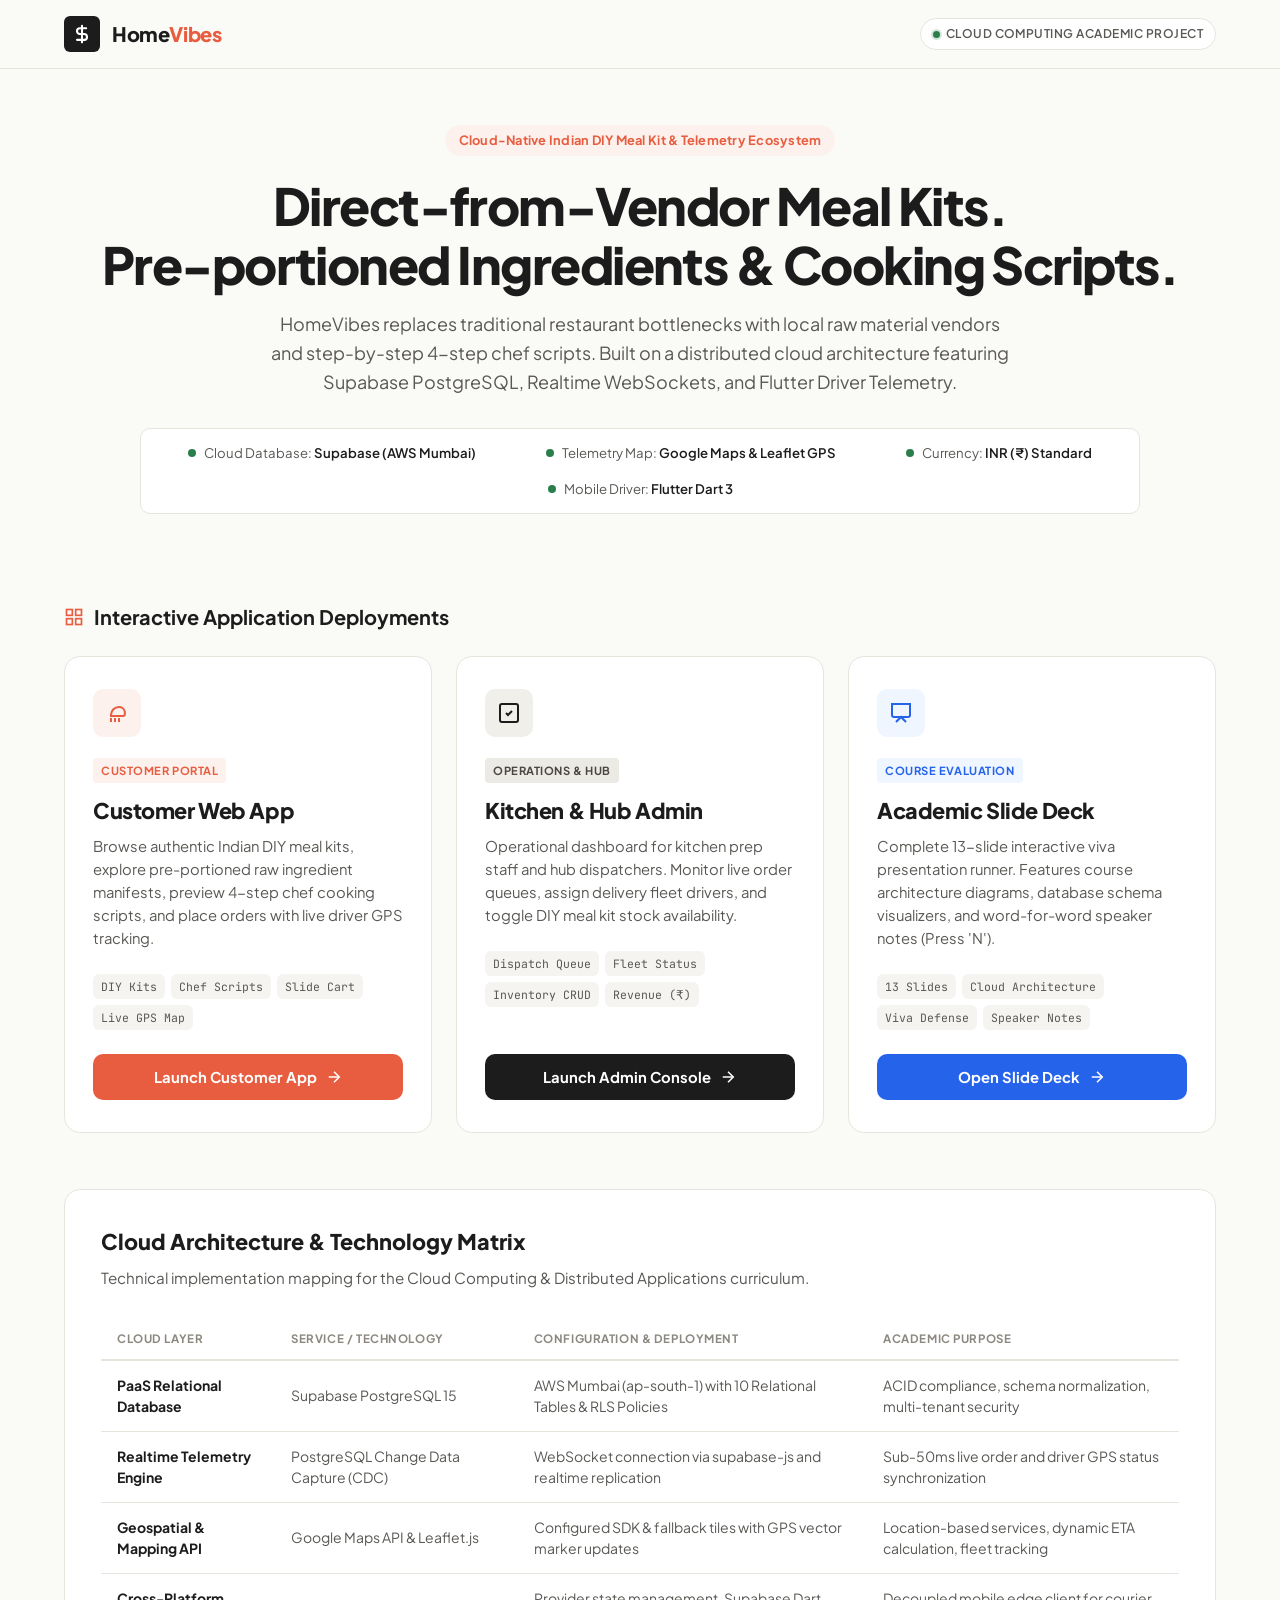
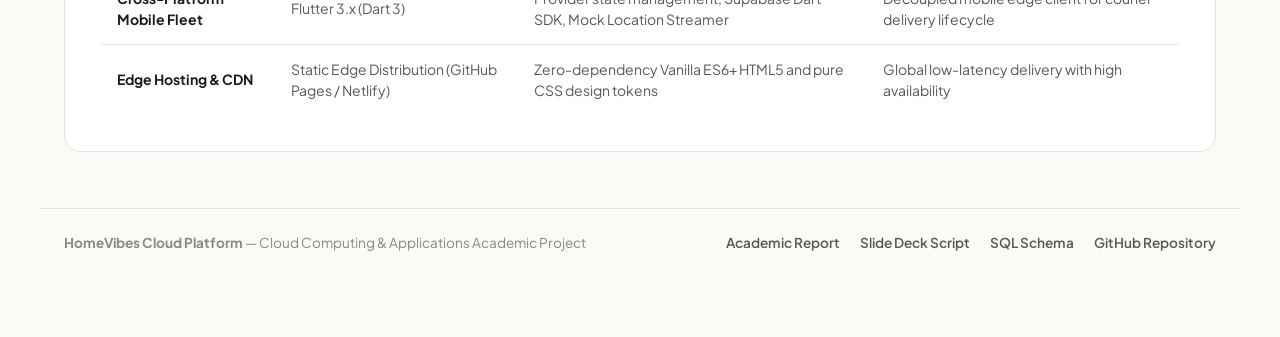
==== index.html @ ad49e323 "feat: add root portal, multi-app navigation, GitHub Pages workflow, and Netlify config" ====
<!DOCTYPE html>
<html lang="en">
<head>
  <meta charset="UTF-8">
  <meta name="viewport" content="width=device-width, initial-scale=1.0">
  <title>HomeVibes — Cloud-Native Food Delivery & DIY Meal Kit Ecosystem</title>
  <meta name="description" content="Cloud-Native Indian DIY Meal Kit & Real-Time Telemetry Ecosystem built with Supabase PaaS, Google Maps API, and Flutter.">
  
  <!-- Favicon -->
  <link rel="icon" href="data:image/svg+xml,<svg xmlns=%22http://www.w3.org/2000/svg%22 viewBox=%220 0 24 24%22 fill=%22none%22 stroke=%22%23E85D3F%22 stroke-width=%222%22 stroke-linecap=%22round%22 stroke-linejoin=%22round%22><path d=%22M6 13.87A8 8 0 0 1 14 6h.87a6 6 0 0 1 5 6v1a2 2 0 0 1-2 2H6Z%22/><path d=%22M6 17v4%22/><path d=%22M10 17v4%22/><path d=%22M14 17v4%22/></svg>">

  <!-- Inter Font -->
  <link rel="preconnect" href="https://fonts.googleapis.com">
  <link rel="preconnect" href="https://fonts.gstatic.com" crossorigin>
  <link href="https://fonts.googleapis.com/css2?family=Plus+Jakarta+Sans:wght@400;500;600;700;800&family=JetBrains+Mono:wght@400;500;600&display=swap" rel="stylesheet">

  <style>
    :root {
      --bg: #FAFAF7;
      --surface: #FFFFFF;
      --border: #E7E4DE;
      --border-focus: #1C1C1C;
      --text-primary: #1C1C1C;
      --text-secondary: #5A5854;
      --text-tertiary: #8C8880;
      --accent: #E85D3F;
      --accent-hover: #D04E32;
      --accent-soft: #FDF1ED;
      --success: #2A7E4B;
      --success-soft: #EEF7F2;
      --radius-sm: 6px;
      --radius-md: 10px;
      --radius-lg: 16px;
      --shadow-sm: 0 1px 2px rgba(0, 0, 0, 0.04);
      --shadow-md: 0 4px 12px rgba(0, 0, 0, 0.05);
      --shadow-lg: 0 12px 32px rgba(0, 0, 0, 0.08);
      --font-sans: 'Plus Jakarta Sans', -apple-system, BlinkMacSystemFont, 'Segoe UI', Roboto, sans-serif;
      --font-mono: 'JetBrains Mono', monospace;
    }

    * {
      box-sizing: border-box;
      margin: 0;
      padding: 0;
    }

    body {
      background-color: var(--bg);
      color: var(--text-primary);
      font-family: var(--font-sans);
      line-height: 1.5;
      -webkit-font-smoothing: antialiased;
      padding-bottom: 60px;
    }

    /* Top Navigation */
    .top-nav {
      position: sticky;
      top: 0;
      z-index: 100;
      background: rgba(250, 250, 247, 0.92);
      backdrop-filter: blur(12px);
      border-bottom: 1px solid var(--border);
    }
    .nav-inner {
      max-width: 1200px;
      margin: 0 auto;
      padding: 16px 24px;
      display: flex;
      align-items: center;
      justify-content: space-between;
    }
    .brand {
      display: flex;
      align-items: center;
      gap: 12px;
      text-decoration: none;
      color: var(--text-primary);
    }
    .brand-mark {
      width: 36px;
      height: 36px;
      background: var(--text-primary);
      color: #fff;
      display: flex;
      align-items: center;
      justify-content: center;
      border-radius: var(--radius-sm);
    }
    .brand-title {
      font-size: 1.25rem;
      font-weight: 800;
      letter-spacing: -0.02em;
    }
    .brand-title span {
      color: var(--accent);
    }
    .nav-meta {
      display: flex;
      align-items: center;
      gap: 12px;
    }
    .badge-course {
      display: inline-flex;
      align-items: center;
      gap: 6px;
      padding: 6px 12px;
      background: #FFFFFF;
      border: 1px solid var(--border);
      border-radius: 999px;
      font-size: 0.75rem;
      font-weight: 600;
      color: var(--text-secondary);
      text-transform: uppercase;
      letter-spacing: 0.04em;
    }
    .badge-course .dot {
      width: 7px;
      height: 7px;
      border-radius: 50%;
      background: var(--success);
      box-shadow: 0 0 0 2px rgba(42, 126, 75, 0.2);
    }

    /* Hero Section */
    .hero {
      max-width: 1200px;
      margin: 0 auto;
      padding: 56px 24px 40px;
      text-align: center;
    }
    .hero-tagline {
      display: inline-flex;
      align-items: center;
      gap: 8px;
      padding: 6px 14px;
      background: var(--accent-soft);
      color: var(--accent);
      border-radius: 999px;
      font-size: 0.8rem;
      font-weight: 700;
      letter-spacing: 0.02em;
      margin-bottom: 20px;
    }
    .hero h1 {
      font-size: clamp(2rem, 4vw, 3.25rem);
      font-weight: 800;
      line-height: 1.15;
      letter-spacing: -0.03em;
      margin-bottom: 16px;
      color: var(--text-primary);
    }
    .hero p {
      font-size: 1.125rem;
      color: var(--text-secondary);
      max-width: 740px;
      margin: 0 auto 32px;
      line-height: 1.6;
    }

    /* System Status Bar */
    .system-bar {
      max-width: 1000px;
      margin: 0 auto 48px;
      background: var(--surface);
      border: 1px solid var(--border);
      border-radius: var(--radius-md);
      padding: 14px 20px;
      display: flex;
      flex-wrap: wrap;
      align-items: center;
      justify-content: space-around;
      gap: 16px;
      font-size: 0.825rem;
    }
    .status-item {
      display: flex;
      align-items: center;
      gap: 8px;
      color: var(--text-secondary);
    }
    .status-item strong {
      color: var(--text-primary);
      font-weight: 600;
    }
    .status-indicator {
      width: 8px;
      height: 8px;
      border-radius: 50%;
      background: var(--success);
    }

    /* Grid of Applications */
    .apps-container {
      max-width: 1200px;
      margin: 0 auto;
      padding: 0 24px;
    }
    .apps-heading {
      font-size: 1.25rem;
      font-weight: 700;
      margin-bottom: 24px;
      display: flex;
      align-items: center;
      gap: 10px;
    }
    .apps-heading svg {
      width: 20px;
      height: 20px;
      stroke: var(--accent);
    }
    .apps-grid {
      display: grid;
      grid-template-columns: repeat(auto-fit, minmax(320px, 1fr));
      gap: 24px;
      margin-bottom: 56px;
    }
    .app-card {
      background: var(--surface);
      border: 1px solid var(--border);
      border-radius: var(--radius-lg);
      padding: 32px 28px;
      display: flex;
      flex-direction: column;
      justify-content: space-between;
      transition: all 0.25s cubic-bezier(0.16, 1, 0.3, 1);
      position: relative;
      overflow: hidden;
    }
    .app-card::before {
      content: "";
      position: absolute;
      top: 0;
      left: 0;
      right: 0;
      height: 4px;
      background: transparent;
      transition: background 0.25s ease;
    }
    .app-card:hover {
      transform: translateY(-4px);
      box-shadow: var(--shadow-lg);
      border-color: #D3CECE;
    }
    .app-card.card-customer:hover::before {
      background: var(--accent);
    }
    .app-card.card-admin:hover::before {
      background: #1C1C1C;
    }
    .app-card.card-presentation:hover::before {
      background: #2563EB;
    }

    .card-header-icon {
      width: 48px;
      height: 48px;
      border-radius: var(--radius-md);
      display: flex;
      align-items: center;
      justify-content: center;
      margin-bottom: 20px;
    }
    .card-customer .card-header-icon {
      background: var(--accent-soft);
      color: var(--accent);
    }
    .card-admin .card-header-icon {
      background: #F1EFEA;
      color: #1C1C1C;
    }
    .card-presentation .card-header-icon {
      background: #EFF6FF;
      color: #2563EB;
    }

    .card-badge {
      display: inline-block;
      font-size: 0.7rem;
      font-weight: 700;
      text-transform: uppercase;
      letter-spacing: 0.05em;
      padding: 4px 8px;
      border-radius: 4px;
      margin-bottom: 12px;
    }
    .card-customer .card-badge {
      background: var(--accent-soft);
      color: var(--accent);
    }
    .card-admin .card-badge {
      background: #ECEAE4;
      color: #4A4742;
    }
    .card-presentation .card-badge {
      background: #EFF6FF;
      color: #2563EB;
    }

    .card-title {
      font-size: 1.35rem;
      font-weight: 800;
      letter-spacing: -0.02em;
      margin-bottom: 8px;
    }
    .card-desc {
      font-size: 0.925rem;
      color: var(--text-secondary);
      line-height: 1.55;
      margin-bottom: 24px;
      flex-grow: 1;
    }

    .card-tags {
      display: flex;
      flex-wrap: wrap;
      gap: 6px;
      margin-bottom: 24px;
    }
    .tag {
      font-family: var(--font-mono);
      font-size: 0.72rem;
      padding: 4px 8px;
      background: #F5F4F0;
      border-radius: var(--radius-sm);
      color: var(--text-secondary);
    }

    .btn-launch {
      display: inline-flex;
      align-items: center;
      justify-content: center;
      gap: 8px;
      padding: 12px 20px;
      border-radius: var(--radius-md);
      font-weight: 700;
      font-size: 0.925rem;
      text-decoration: none;
      transition: all 0.15s ease;
      cursor: pointer;
    }
    .card-customer .btn-launch {
      background: var(--accent);
      color: #FFFFFF;
    }
    .card-customer .btn-launch:hover {
      background: var(--accent-hover);
    }
    .card-admin .btn-launch {
      background: #1C1C1C;
      color: #FFFFFF;
    }
    .card-admin .btn-launch:hover {
      background: #333333;
    }
    .card-presentation .btn-launch {
      background: #2563EB;
      color: #FFFFFF;
    }
    .card-presentation .btn-launch:hover {
      background: #1D4ED8;
    }

    /* Architecture Breakdown */
    .arch-section {
      max-width: 1200px;
      margin: 0 auto 56px;
      padding: 0 24px;
    }
    .arch-card {
      background: var(--surface);
      border: 1px solid var(--border);
      border-radius: var(--radius-lg);
      padding: 36px;
    }
    .arch-card h2 {
      font-size: 1.35rem;
      font-weight: 800;
      margin-bottom: 8px;
    }
    .arch-card p {
      color: var(--text-secondary);
      font-size: 0.95rem;
      margin-bottom: 28px;
    }
    .arch-table {
      width: 100%;
      border-collapse: collapse;
      font-size: 0.875rem;
    }
    .arch-table th {
      text-align: left;
      padding: 12px 16px;
      border-bottom: 2px solid var(--border);
      color: var(--text-tertiary);
      font-weight: 700;
      text-transform: uppercase;
      font-size: 0.72rem;
      letter-spacing: 0.05em;
    }
    .arch-table td {
      padding: 14px 16px;
      border-bottom: 1px solid var(--border);
      color: var(--text-secondary);
    }
    .arch-table tr:last-child td {
      border-bottom: none;
    }
    .arch-table strong {
      color: var(--text-primary);
    }

    /* Links Footer */
    .footer-bar {
      max-width: 1200px;
      margin: 0 auto;
      padding: 24px;
      display: flex;
      flex-wrap: wrap;
      align-items: center;
      justify-content: space-between;
      gap: 16px;
      border-top: 1px solid var(--border);
      font-size: 0.85rem;
      color: var(--text-tertiary);
    }
    .footer-links {
      display: flex;
      gap: 20px;
    }
    .footer-links a {
      color: var(--text-secondary);
      text-decoration: none;
      font-weight: 600;
      transition: color 0.15s ease;
    }
    .footer-links a:hover {
      color: var(--text-primary);
    }
  </style>
</head>
<body>

  <!-- Top Navigation -->
  <header class="top-nav">
    <div class="nav-inner">
      <a href="#" class="brand">
        <div class="brand-mark">
          <svg width="20" height="20" viewBox="0 0 24 24" fill="none" stroke="currentColor" stroke-width="2.5" stroke-linecap="round" stroke-linejoin="round">
            <path d="M12 2v20M17 5H9.5a3.5 3.5 0 0 0 0 7h5a3.5 3.5 0 0 1 0 7H6"/>
          </svg>
        </div>
        <div class="brand-title">Home<span>Vibes</span></div>
      </a>

      <div class="nav-meta">
        <div class="badge-course">
          <span class="dot"></span>
          <span>Cloud Computing Academic Project</span>
        </div>
      </div>
    </div>
  </header>

  <!-- Hero Section -->
  <section class="hero">
    <div class="hero-tagline">Cloud-Native Indian DIY Meal Kit & Telemetry Ecosystem</div>
    <h1>Direct-from-Vendor Meal Kits.<br>Pre-portioned Ingredients & Cooking Scripts.</h1>
    <p>
      HomeVibes replaces traditional restaurant bottlenecks with local raw material vendors and step-by-step 4-step chef scripts. Built on a distributed cloud architecture featuring Supabase PostgreSQL, Realtime WebSockets, and Flutter Driver Telemetry.
    </p>

    <!-- System Status Bar -->
    <div class="system-bar">
      <div class="status-item">
        <span class="status-indicator"></span>
        <span>Cloud Database: <strong>Supabase (AWS Mumbai)</strong></span>
      </div>
      <div class="status-item">
        <span class="status-indicator"></span>
        <span>Telemetry Map: <strong>Google Maps & Leaflet GPS</strong></span>
      </div>
      <div class="status-item">
        <span class="status-indicator"></span>
        <span>Currency: <strong>INR (₹) Standard</strong></span>
      </div>
      <div class="status-item">
        <span class="status-indicator"></span>
        <span>Mobile Driver: <strong>Flutter Dart 3</strong></span>
      </div>
    </div>
  </section>

  <!-- Interactive Applications Grid -->
  <main class="apps-container">
    <div class="apps-heading">
      <svg viewBox="0 0 24 24" fill="none" stroke="currentColor" stroke-width="2"><rect x="3" y="3" width="7" height="7"/><rect x="14" y="3" width="7" height="7"/><rect x="14" y="14" width="7" height="7"/><rect x="3" y="14" width="7" height="7"/></svg>
      <span>Interactive Application Deployments</span>
    </div>

    <div class="apps-grid">

      <!-- 1. Customer Application -->
      <article class="app-card card-customer">
        <div>
          <div class="card-header-icon">
            <svg width="24" height="24" viewBox="0 0 24 24" fill="none" stroke="currentColor" stroke-width="2"><path d="M6 13.87A8 8 0 0 1 14 6h.87a6 6 0 0 1 5 6v1a2 2 0 0 1-2 2H6Z"/><path d="M6 17v4"/><path d="M10 17v4"/><path d="M14 17v4"/></svg>
          </div>
          <span class="card-badge">Customer Portal</span>
          <h2 class="card-title">Customer Web App</h2>
          <p class="card-desc">
            Browse authentic Indian DIY meal kits, explore pre-portioned raw ingredient manifests, preview 4-step chef cooking scripts, and place orders with live driver GPS tracking.
          </p>
          <div class="card-tags">
            <span class="tag">DIY Kits</span>
            <span class="tag">Chef Scripts</span>
            <span class="tag">Slide Cart</span>
            <span class="tag">Live GPS Map</span>
          </div>
        </div>
        <a href="customer-web/index.html" class="btn-launch">
          <span>Launch Customer App</span>
          <svg width="18" height="18" viewBox="0 0 24 24" fill="none" stroke="currentColor" stroke-width="2"><line x1="5" y1="12" x2="19" y2="12"></line><polyline points="12 5 19 12 12 19"></polyline></svg>
        </a>
      </article>

      <!-- 2. Admin Operations Console -->
      <article class="app-card card-admin">
        <div>
          <div class="card-header-icon">
            <svg width="24" height="24" viewBox="0 0 24 24" fill="none" stroke="currentColor" stroke-width="2"><rect width="18" height="18" x="3" y="3" rx="2"/><path d="m9 12 2 2 4-4"/></svg>
          </div>
          <span class="card-badge">Operations & Hub</span>
          <h2 class="card-title">Kitchen & Hub Admin</h2>
          <p class="card-desc">
            Operational dashboard for kitchen prep staff and hub dispatchers. Monitor live order queues, assign delivery fleet drivers, and toggle DIY meal kit stock availability.
          </p>
          <div class="card-tags">
            <span class="tag">Dispatch Queue</span>
            <span class="tag">Fleet Status</span>
            <span class="tag">Inventory CRUD</span>
            <span class="tag">Revenue (₹)</span>
          </div>
        </div>
        <a href="admin-web/index.html" class="btn-launch">
          <span>Launch Admin Console</span>
          <svg width="18" height="18" viewBox="0 0 24 24" fill="none" stroke="currentColor" stroke-width="2"><line x1="5" y1="12" x2="19" y2="12"></line><polyline points="12 5 19 12 12 19"></polyline></svg>
        </a>
      </article>

      <!-- 3. Academic Presentation Deck -->
      <article class="app-card card-presentation">
        <div>
          <div class="card-header-icon">
            <svg width="24" height="24" viewBox="0 0 24 24" fill="none" stroke="currentColor" stroke-width="2"><path d="M2 3h20"/><path d="M21 3v11a2 2 0 0 1-2 2H5a2 2 0 0 1-2-2V3"/><path d="m7 21 5-5 5 5"/></svg>
          </div>
          <span class="card-badge">Course Evaluation</span>
          <h2 class="card-title">Academic Slide Deck</h2>
          <p class="card-desc">
            Complete 13-slide interactive viva presentation runner. Features course architecture diagrams, database schema visualizers, and word-for-word speaker notes (Press 'N').
          </p>
          <div class="card-tags">
            <span class="tag">13 Slides</span>
            <span class="tag">Cloud Architecture</span>
            <span class="tag">Viva Defense</span>
            <span class="tag">Speaker Notes</span>
          </div>
        </div>
        <a href="docs/presentation.html" class="btn-launch">
          <span>Open Slide Deck</span>
          <svg width="18" height="18" viewBox="0 0 24 24" fill="none" stroke="currentColor" stroke-width="2"><line x1="5" y1="12" x2="19" y2="12"></line><polyline points="12 5 19 12 12 19"></polyline></svg>
        </a>
      </article>

    </div>
  </main>

  <!-- Cloud Architecture Table -->
  <section class="arch-section">
    <div class="arch-card">
      <h2>Cloud Architecture & Technology Matrix</h2>
      <p>Technical implementation mapping for the Cloud Computing & Distributed Applications curriculum.</p>
      
      <table class="arch-table">
        <thead>
          <tr>
            <th>Cloud Layer</th>
            <th>Service / Technology</th>
            <th>Configuration & Deployment</th>
            <th>Academic Purpose</th>
          </tr>
        </thead>
        <tbody>
          <tr>
            <td><strong>PaaS Relational Database</strong></td>
            <td>Supabase PostgreSQL 15</td>
            <td>AWS Mumbai (ap-south-1) with 10 Relational Tables & RLS Policies</td>
            <td>ACID compliance, schema normalization, multi-tenant security</td>
          </tr>
          <tr>
            <td><strong>Realtime Telemetry Engine</strong></td>
            <td>PostgreSQL Change Data Capture (CDC)</td>
            <td>WebSocket connection via supabase-js and realtime replication</td>
            <td>Sub-50ms live order and driver GPS status synchronization</td>
          </tr>
          <tr>
            <td><strong>Geospatial & Mapping API</strong></td>
            <td>Google Maps API & Leaflet.js</td>
            <td>Configured SDK & fallback tiles with GPS vector marker updates</td>
            <td>Location-based services, dynamic ETA calculation, fleet tracking</td>
          </tr>
          <tr>
            <td><strong>Cross-Platform Mobile Fleet</strong></td>
            <td>Flutter 3.x (Dart 3)</td>
            <td>Provider state management, Supabase Dart SDK, Mock Location Streamer</td>
            <td>Decoupled mobile edge client for courier delivery lifecycle</td>
          </tr>
          <tr>
            <td><strong>Edge Hosting & CDN</strong></td>
            <td>Static Edge Distribution (GitHub Pages / Netlify)</td>
            <td>Zero-dependency Vanilla ES6+ HTML5 and pure CSS design tokens</td>
            <td>Global low-latency delivery with high availability</td>
          </tr>
        </tbody>
      </table>
    </div>
  </section>

  <!-- Footer -->
  <footer class="footer-bar">
    <div>
      <strong>HomeVibes Cloud Platform</strong> &mdash; Cloud Computing & Applications Academic Project
    </div>
    <div class="footer-links">
      <a href="docs/HomeVibes_Academic_Report.md">Academic Report</a>
      <a href="docs/HomeVibes_PPT_Slide_Deck.md">Slide Deck Script</a>
      <a href="supabase/setup_complete_database.sql">SQL Schema</a>
      <a href="https://github.com/seshank5134/home_vibes" target="_blank" rel="noopener">GitHub Repository</a>
    </div>
  </footer>

</body>
</html>
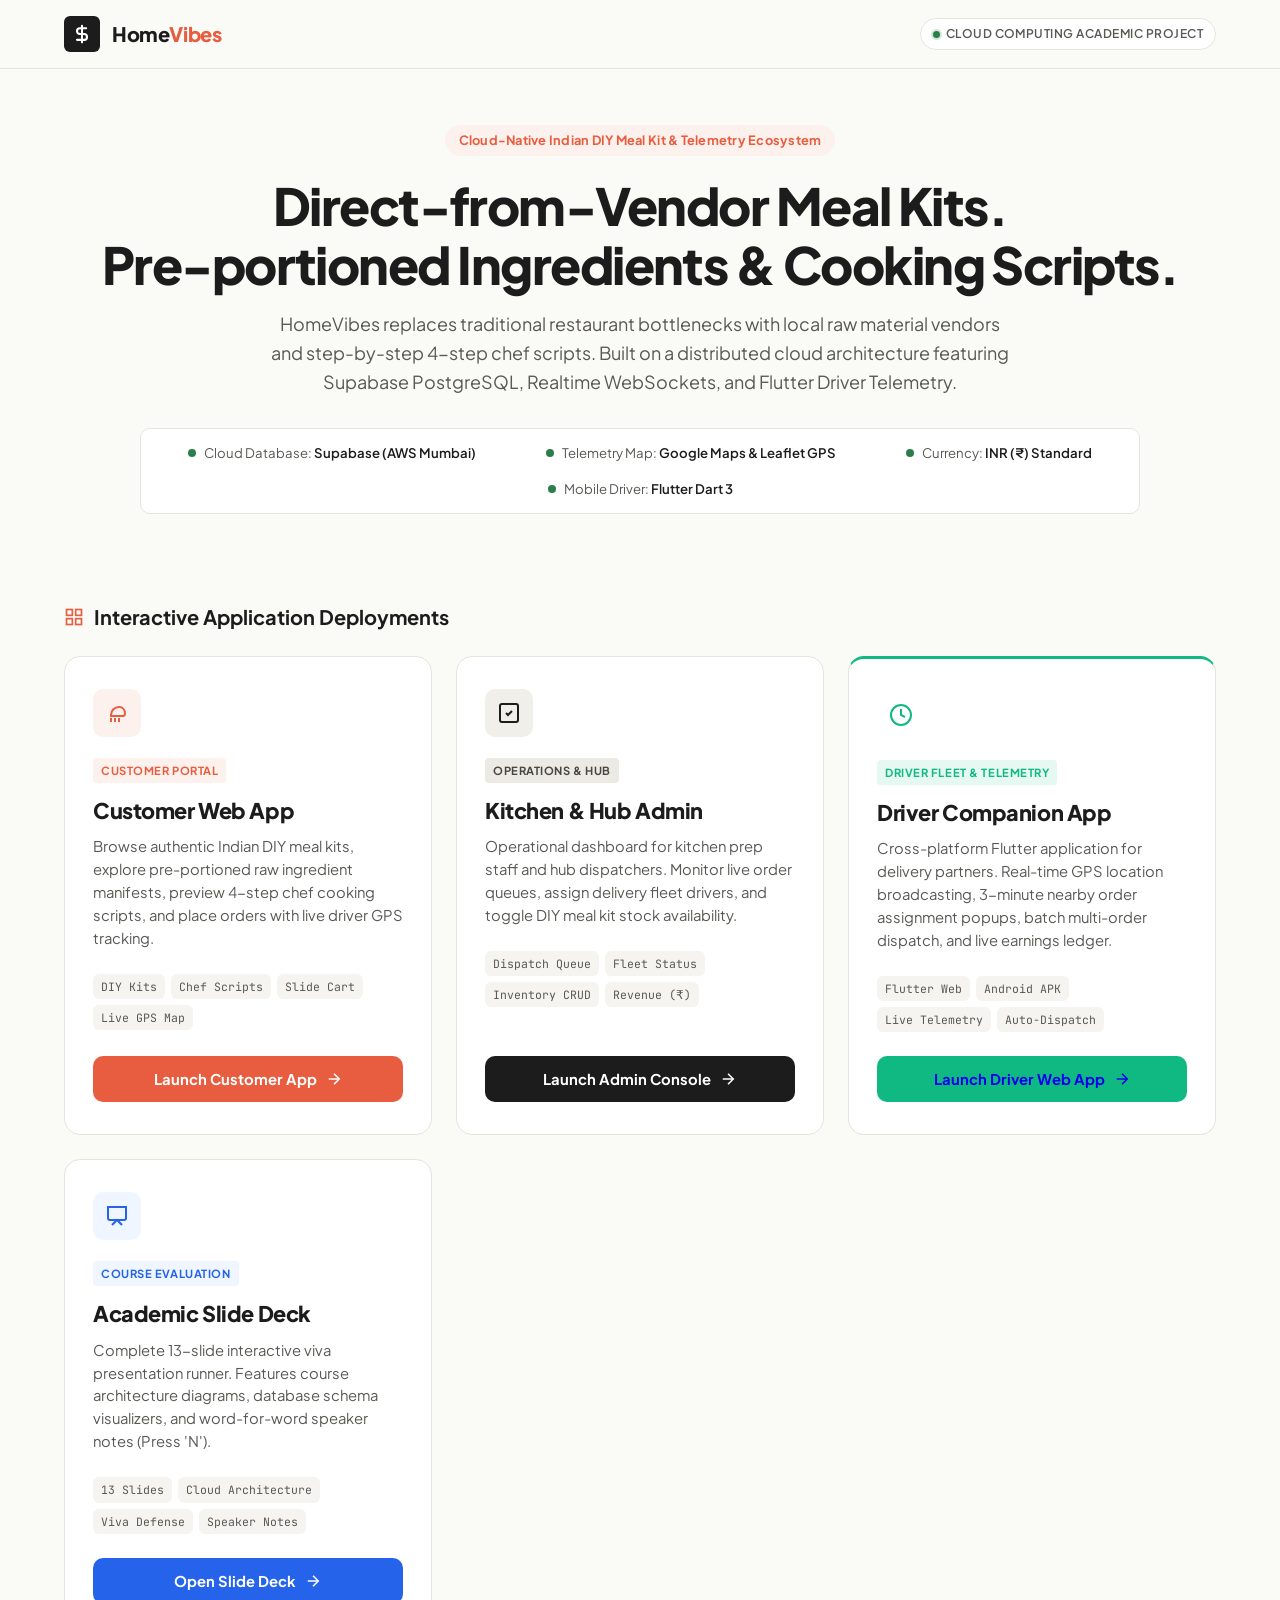
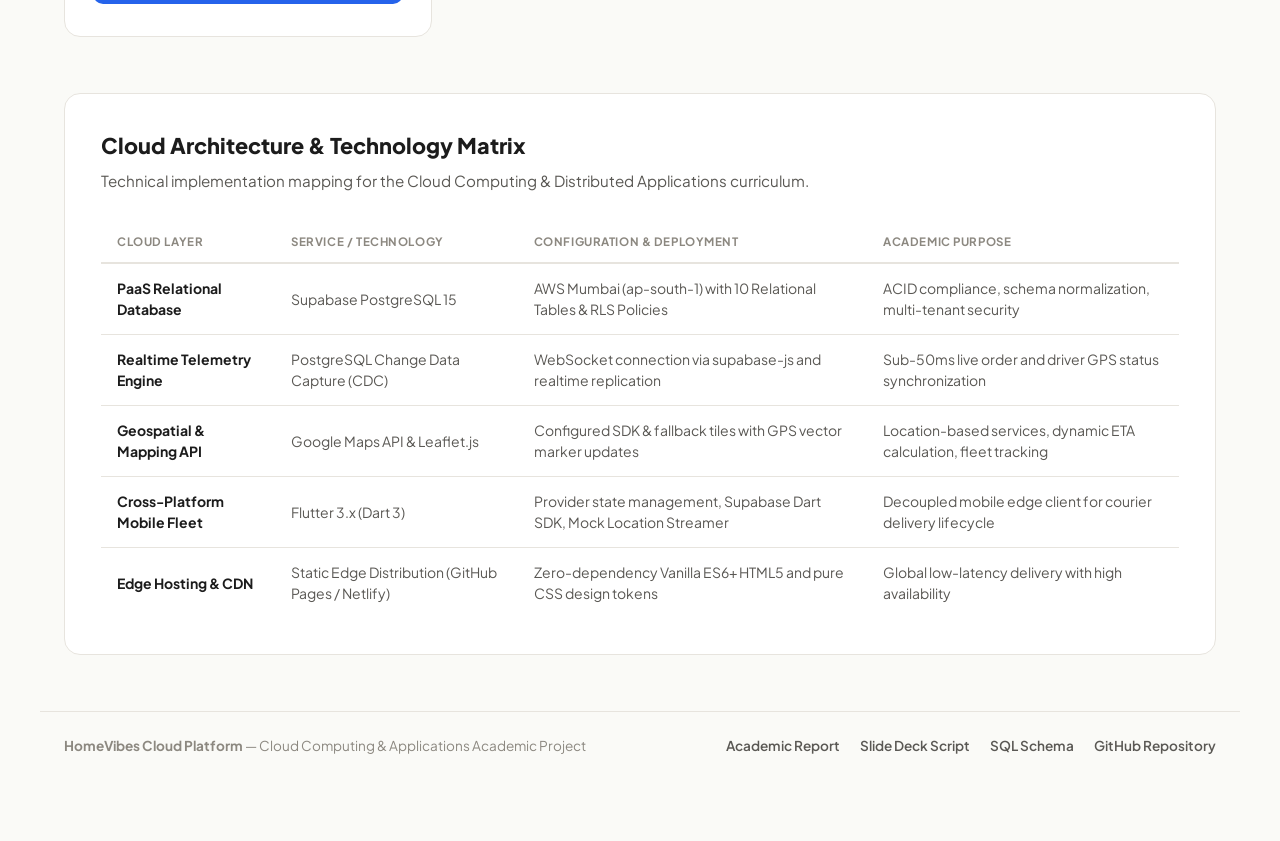
==== commit 0115040d: "feat: separate order tracking, auto-assignment, payment portal, and driver companion app - Customer " ====
--- a/index.html
+++ b/index.html
@@ -548,7 +548,31 @@
         </a>
       </article>
 
-      <!-- 3. Academic Presentation Deck -->
+      <!-- 3. Driver Companion Mobile/Web App -->
+      <article class="app-card card-driver" style="border-top: 3px solid #10B981;">
+        <div>
+          <div class="card-header-icon" style="color: #10B981;">
+            <svg width="24" height="24" viewBox="0 0 24 24" fill="none" stroke="currentColor" stroke-width="2"><circle cx="12" cy="12" r="10"/><polyline points="12 6 12 12 16 14"/></svg>
+          </div>
+          <span class="card-badge" style="background: rgba(16,185,129,0.1); color: #10B981;">Driver Fleet & Telemetry</span>
+          <h2 class="card-title">Driver Companion App</h2>
+          <p class="card-desc">
+            Cross-platform Flutter application for delivery partners. Real-time GPS location broadcasting, 3-minute nearby order assignment popups, batch multi-order dispatch, and live earnings ledger.
+          </p>
+          <div class="card-tags">
+            <span class="tag">Flutter Web</span>
+            <span class="tag">Android APK</span>
+            <span class="tag">Live Telemetry</span>
+            <span class="tag">Auto-Dispatch</span>
+          </div>
+        </div>
+        <a href="http://localhost:3002/" target="_blank" class="btn-launch" style="background: #10B981;">
+          <span>Launch Driver Web App</span>
+          <svg width="18" height="18" viewBox="0 0 24 24" fill="none" stroke="currentColor" stroke-width="2"><line x1="5" y1="12" x2="19" y2="12"></line><polyline points="12 5 19 12 12 19"></polyline></svg>
+        </a>
+      </article>
+
+      <!-- 4. Academic Presentation Deck -->
       <article class="app-card card-presentation">
         <div>
           <div class="card-header-icon">
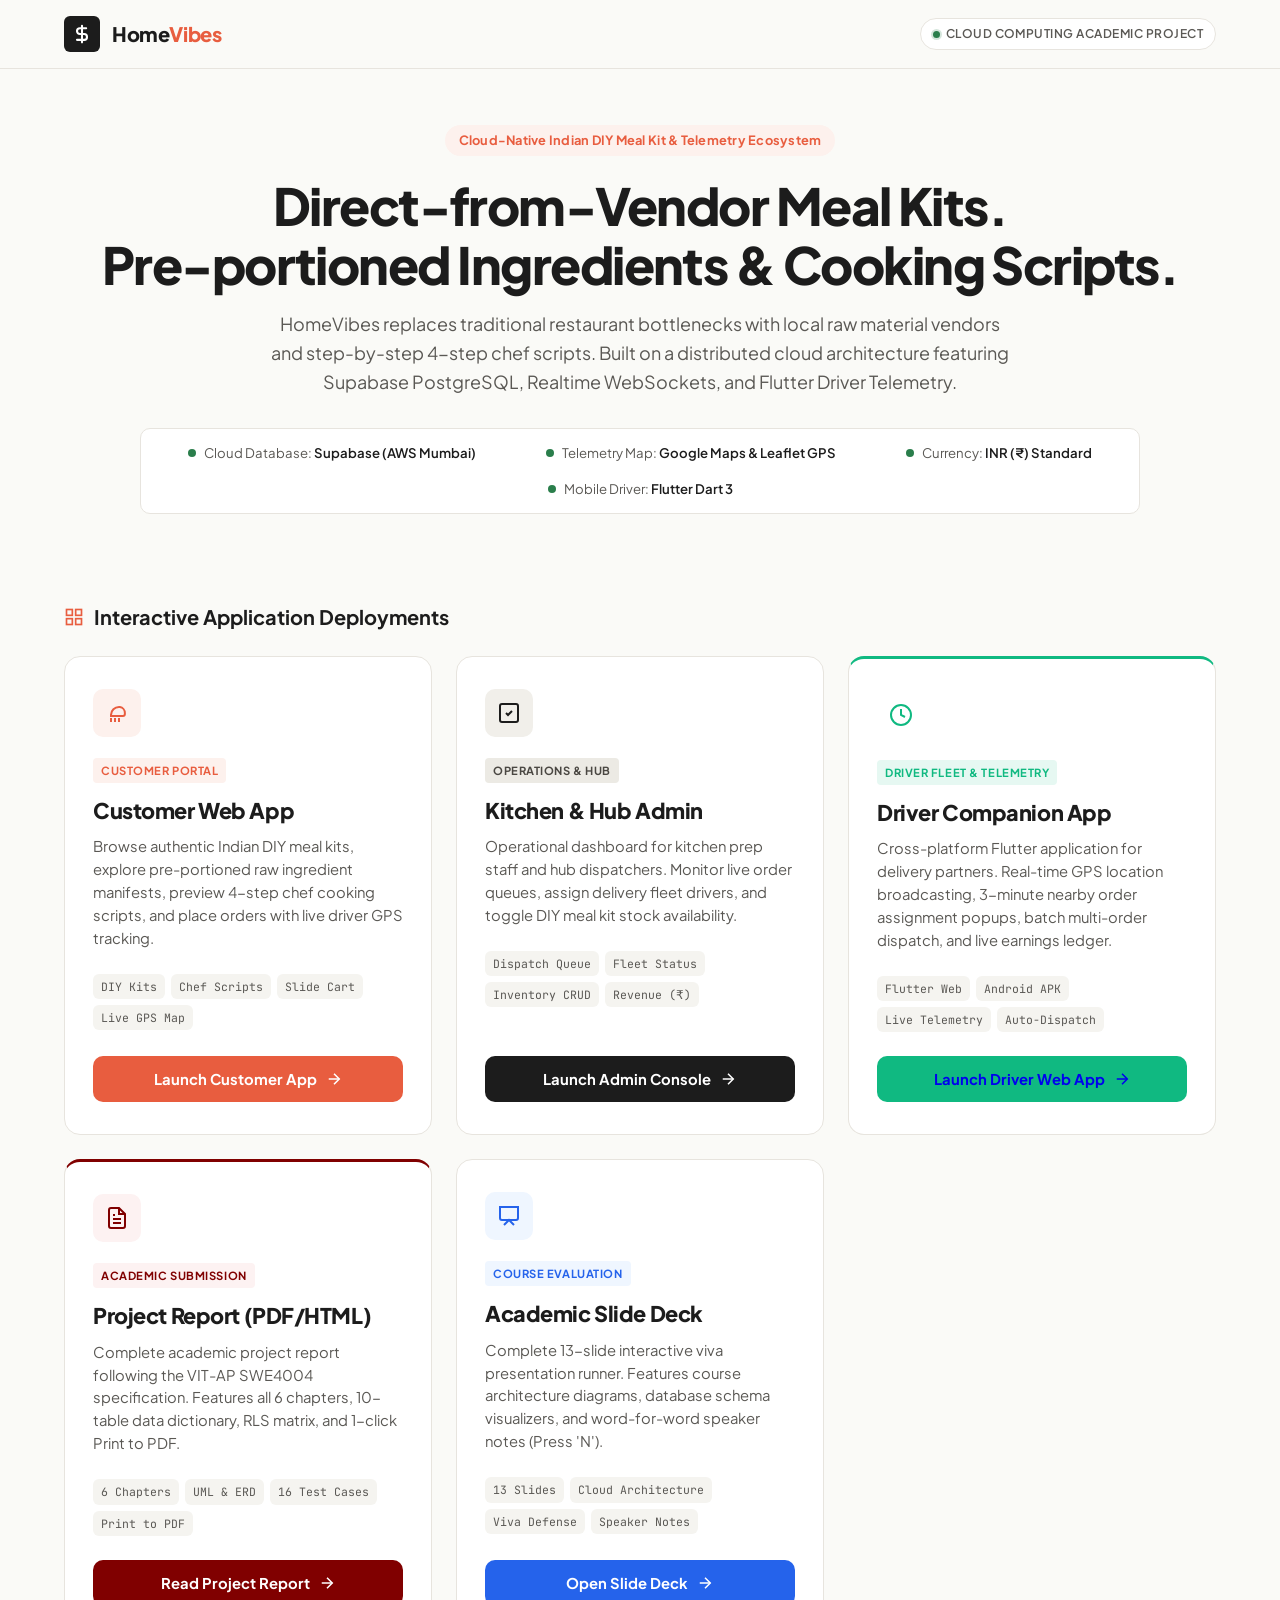
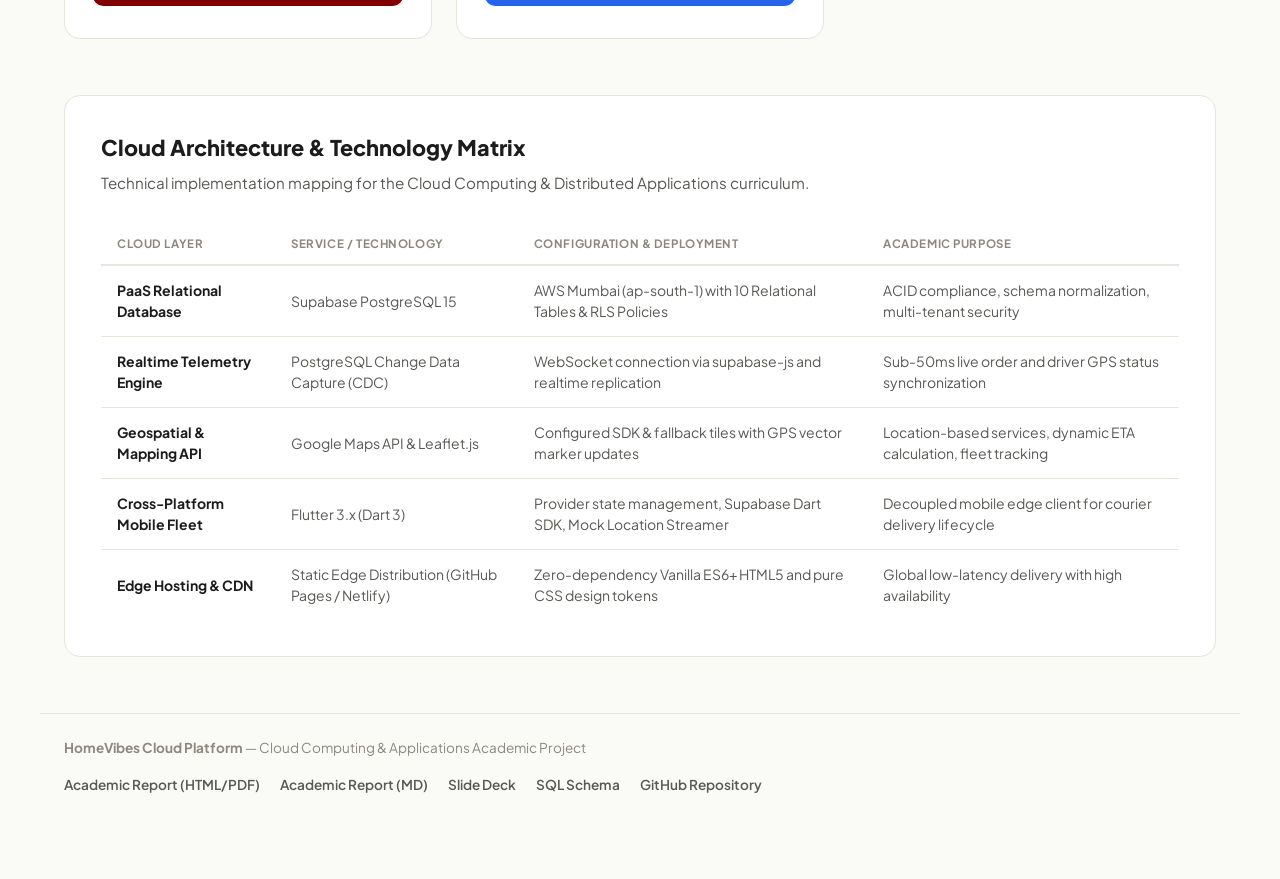
==== commit 82491082: "docs: add academic project report matching university PBC standard and update platform portal" ====
--- a/index.html
+++ b/index.html
@@ -566,13 +566,37 @@
             <span class="tag">Auto-Dispatch</span>
           </div>
         </div>
-        <a href="http://localhost:3002/" target="_blank" class="btn-launch" style="background: #10B981;">
+        <a href="driver-web/index.html" class="btn-launch" style="background: #10B981;">
           <span>Launch Driver Web App</span>
           <svg width="18" height="18" viewBox="0 0 24 24" fill="none" stroke="currentColor" stroke-width="2"><line x1="5" y1="12" x2="19" y2="12"></line><polyline points="12 5 19 12 12 19"></polyline></svg>
         </a>
       </article>
 
-      <!-- 4. Academic Presentation Deck -->
+      <!-- 4. Academic Project Report -->
+      <article class="app-card card-presentation" style="border-top: 3px solid #800000;">
+        <div>
+          <div class="card-header-icon" style="background: #FDF2F2; color: #800000;">
+            <svg width="24" height="24" viewBox="0 0 24 24" fill="none" stroke="currentColor" stroke-width="2"><path d="M14 2H6a2 2 0 0 0-2 2v16a2 2 0 0 0 2 2h12a2 2 0 0 0 2-2V8z"/><polyline points="14 2 14 8 20 8"/><line x1="16" y1="13" x2="8" y2="13"/><line x1="16" y1="17" x2="8" y2="17"/><polyline points="10 9 9 9 8 9"/></svg>
+          </div>
+          <span class="card-badge" style="background: #FDF2F2; color: #800000;">Academic Submission</span>
+          <h2 class="card-title">Project Report (PDF/HTML)</h2>
+          <p class="card-desc">
+            Complete academic project report following the VIT-AP SWE4004 specification. Features all 6 chapters, 10-table data dictionary, RLS matrix, and 1-click Print to PDF.
+          </p>
+          <div class="card-tags">
+            <span class="tag">6 Chapters</span>
+            <span class="tag">UML & ERD</span>
+            <span class="tag">16 Test Cases</span>
+            <span class="tag">Print to PDF</span>
+          </div>
+        </div>
+        <a href="docs/report.html" class="btn-launch" style="background: #800000;">
+          <span>Read Project Report</span>
+          <svg width="18" height="18" viewBox="0 0 24 24" fill="none" stroke="currentColor" stroke-width="2"><line x1="5" y1="12" x2="19" y2="12"></line><polyline points="12 5 19 12 12 19"></polyline></svg>
+        </a>
+      </article>
+
+      <!-- 5. Academic Presentation Deck -->
       <article class="app-card card-presentation">
         <div>
           <div class="card-header-icon">
@@ -656,8 +680,9 @@
       <strong>HomeVibes Cloud Platform</strong> &mdash; Cloud Computing & Applications Academic Project
     </div>
     <div class="footer-links">
-      <a href="docs/HomeVibes_Academic_Report.md">Academic Report</a>
-      <a href="docs/HomeVibes_PPT_Slide_Deck.md">Slide Deck Script</a>
+      <a href="docs/report.html">Academic Report (HTML/PDF)</a>
+      <a href="docs/HomeVibes_Academic_Report.md">Academic Report (MD)</a>
+      <a href="docs/presentation.html">Slide Deck</a>
       <a href="supabase/setup_complete_database.sql">SQL Schema</a>
       <a href="https://github.com/seshank5134/home_vibes" target="_blank" rel="noopener">GitHub Repository</a>
     </div>
